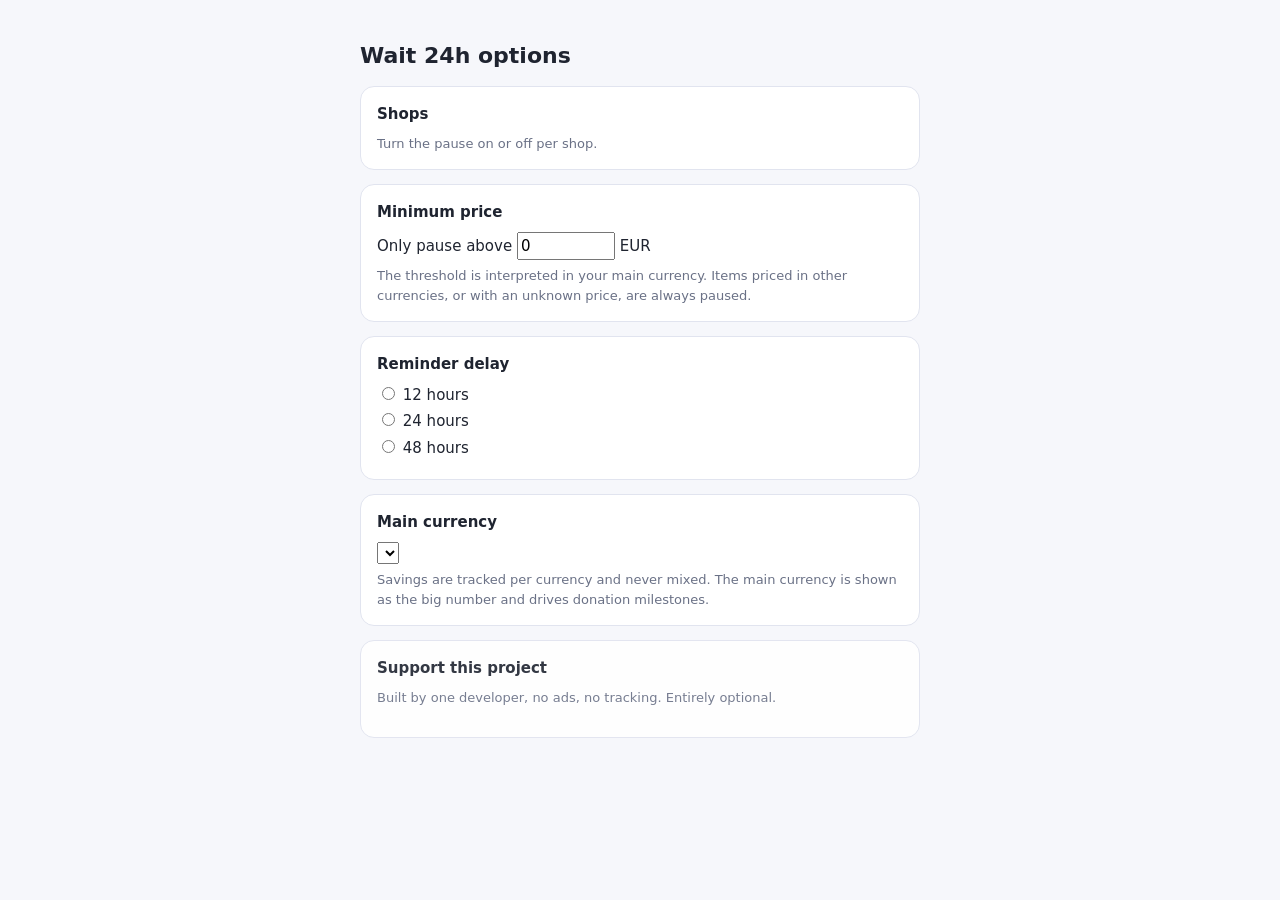
==== options.html @ 463bf780 "Wait 24h: initial release Chrome MV3 extension that adds a cooling-off pause before impulse purchase" ====
<!doctype html>
<html lang="en">
<head>
  <meta charset="utf-8">
  <meta name="viewport" content="width=device-width, initial-scale=1">
  <title>Wait 24h options</title>
  <link rel="stylesheet" href="options.css">
</head>
<body>
  <main>
    <h1>Wait 24h options <span id="saved" class="saved">Saved</span></h1>

    <section>
      <h2>Shops</h2>
      <p class="hint">Turn the pause on or off per shop.</p>
      <div id="sites"></div>
    </section>

    <section>
      <h2>Minimum price</h2>
      <label>Only pause above <input id="minPrice" type="number" min="0" step="1" value="0"> <span id="minCur">EUR</span></label>
      <p class="hint">The threshold is interpreted in your main currency. Items priced in other currencies, or with an unknown price, are always paused.</p>
    </section>

    <section>
      <h2>Reminder delay</h2>
      <label><input type="radio" name="delay" value="12"> 12 hours</label>
      <label><input type="radio" name="delay" value="24"> 24 hours</label>
      <label><input type="radio" name="delay" value="48"> 48 hours</label>
    </section>

    <section>
      <h2>Main currency</h2>
      <select id="mainCurrency"></select>
      <p class="hint">Savings are tracked per currency and never mixed. The main currency is shown as the big number and drives donation milestones.</p>
    </section>

    <section class="support">
      <h2>Support this project</h2>
      <p id="thanks" class="hint" hidden>Thank you for supporting Wait 24h ❤</p>
      <p class="hint">Built by one developer, no ads, no tracking. Entirely optional.</p>
      <div id="donate" class="donate-row"></div>
      <p id="donate-note" class="hint"></p>
    </section>
  </main>
  <script src="lib/donation.js"></script>
  <script type="module" src="options.js"></script>
</body>
</html>
---- options.css ----
:root { --bg:#f6f7fb; --fg:#1f2430; --muted:#6a7186; --card:#fff; --line:#e1e4ef; --accent:#4f46e5; }
@media (prefers-color-scheme: dark) { :root { --bg:#14161f; --fg:#eceef7; --muted:#a3a9bd; --card:#1e2230; --line:#343a52; --accent:#6366f1; } }
body { margin:0; background:var(--bg); color:var(--fg); font: 15px/1.5 system-ui, -apple-system, "Segoe UI", sans-serif; }
main { max-width: 560px; margin: 0 auto; padding: 24px 16px 48px; }
h1 { font-size: 22px; } h2 { font-size: 15px; margin: 0 0 8px; }
section { background:var(--card); border:1px solid var(--line); border-radius: 14px; padding: 16px; margin-bottom: 14px; }
label { display:block; margin: 4px 0; } .hint { color: var(--muted); font-size: 13px; margin: 6px 0 0; }
input[type=number] { width: 90px; } input, select, button { font: inherit; }
input:focus-visible, select:focus-visible, button:focus-visible { outline: 2px solid var(--accent); outline-offset: 2px; }
.saved { font-size: 12px; font-weight: 400; color: var(--muted); opacity: 0; transition: opacity .3s; margin-left: 8px; }
.saved.show { opacity: 1; }
.support { opacity: .9; }
.donate-row { display:flex; flex-wrap:wrap; gap:8px; margin-top:8px; }
button.donate { cursor:pointer; border:1px solid var(--line); background: transparent; color: var(--fg); border-radius: 10px; padding: 6px 14px; }
button.donate.emphasized { border-color: var(--accent); font-weight: 700; }
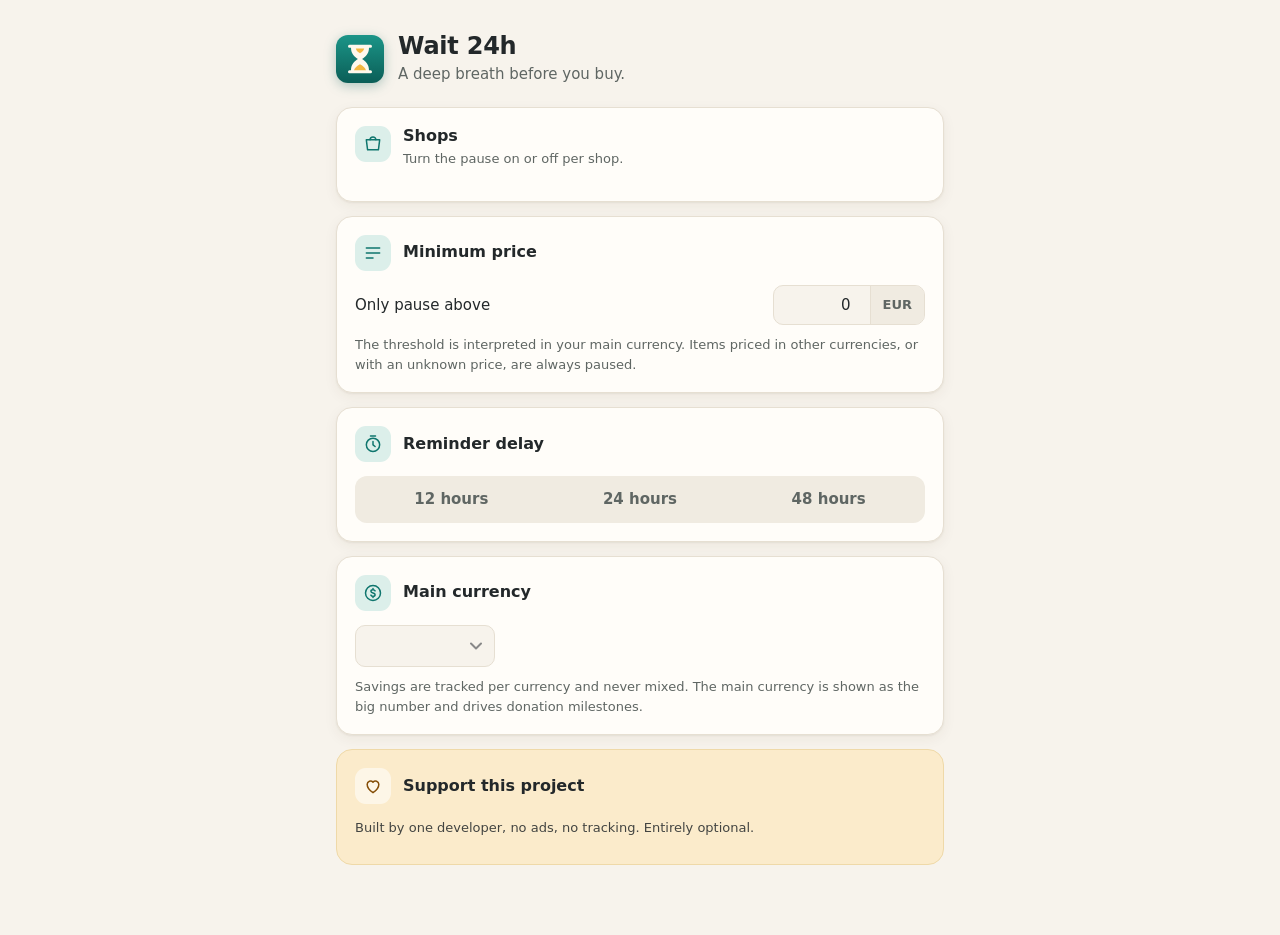
==== commit 08c203d0: "Fix multi-product bypass on Amazon; redesign UI - "I need this, continue" now lets only that one cli" ====
--- a/options.html
+++ b/options.html
@@ -8,36 +8,67 @@
 </head>
 <body>
   <main>
-    <h1>Wait 24h options <span id="saved" class="saved">Saved</span></h1>
+    <header class="page-head">
+      <svg class="mark" viewBox="0 0 32 32" width="48" height="48" aria-hidden="true">
+        <defs><linearGradient id="mk" x1="0" y1="0" x2="0" y2="1"><stop offset="0" stop-color="#1b9588"/><stop offset="1" stop-color="#0b5e57"/></linearGradient></defs>
+        <rect width="32" height="32" rx="8" fill="url(#mk)"/>
+        <path d="M9 6.5h14a1 1 0 0 1 0 2h-1c0 4.2-2.6 6.2-4.6 7.5 2 1.3 4.6 3.3 4.6 7.5h1a1 1 0 0 1 0 2H9a1 1 0 0 1 0-2h1c0-4.2 2.6-6.2 4.6-7.5C12.6 14.7 10 12.700 10 8.5H9a1 1 0 0 1 0-2z" fill="#fff8ec"/>
+        <path d="M12 23.500c.5-1.800 2-2.800 4-4 2 1.200 3.500 2.200 4 4z" fill="#f4b740"/>
+        <path d="M13.200 9c.4 1.500 1.300 2.300 2.800 3.200 1.500-.9 2.400-1.700 2.800-3.200z" fill="#f4b740"/>
+      </svg>
+      <div>
+        <h1>Wait 24h</h1>
+        <p class="tagline">A deep breath before you buy.</p>
+      </div>
+      <span id="saved" class="saved" role="status" aria-live="polite">Saved ✓</span>
+    </header>
 
     <section>
-      <h2>Shops</h2>
-      <p class="hint">Turn the pause on or off per shop.</p>
-      <div id="sites"></div>
+      <div class="sec-head">
+        <svg class="ico" viewBox="0 0 24 24" aria-hidden="true"><path d="M4 7h16l-1.500 12h-13L4 7z"/><path d="M8.500 7a3.500 3.500 0 0 1 7 0"/></svg>
+        <div><h2>Shops</h2><p class="hint">Turn the pause on or off per shop.</p></div>
+      </div>
+      <div id="sites" class="sites"></div>
     </section>
 
     <section>
-      <h2>Minimum price</h2>
-      <label>Only pause above <input id="minPrice" type="number" min="0" step="1" value="0"> <span id="minCur">EUR</span></label>
+      <div class="sec-head">
+        <svg class="ico" viewBox="0 0 24 24" aria-hidden="true"><path d="M4 12h16M4 6h16M4 18h8"/></svg>
+        <div><h2>Minimum price</h2></div>
+      </div>
+      <label class="field" for="minPrice">Only pause above
+        <span class="suffix-input"><input id="minPrice" type="number" min="0" step="1" value="0"><span id="minCur" class="suffix">EUR</span></span>
+      </label>
       <p class="hint">The threshold is interpreted in your main currency. Items priced in other currencies, or with an unknown price, are always paused.</p>
     </section>
 
     <section>
-      <h2>Reminder delay</h2>
-      <label><input type="radio" name="delay" value="12"> 12 hours</label>
-      <label><input type="radio" name="delay" value="24"> 24 hours</label>
-      <label><input type="radio" name="delay" value="48"> 48 hours</label>
+      <div class="sec-head">
+        <svg class="ico" viewBox="0 0 24 24" aria-hidden="true"><circle cx="12" cy="13" r="8"/><path d="M12 9v4l2.500 2M9 2.500h6"/></svg>
+        <div><h2>Reminder delay</h2></div>
+      </div>
+      <div class="segmented" role="radiogroup" aria-label="Reminder delay">
+        <label><input type="radio" name="delay" value="12"><span>12 hours</span></label>
+        <label><input type="radio" name="delay" value="24"><span>24 hours</span></label>
+        <label><input type="radio" name="delay" value="48"><span>48 hours</span></label>
+      </div>
     </section>
 
     <section>
-      <h2>Main currency</h2>
-      <select id="mainCurrency"></select>
+      <div class="sec-head">
+        <svg class="ico" viewBox="0 0 24 24" aria-hidden="true"><circle cx="12" cy="12" r="9"/><path d="M14.500 9.500c-.5-1-1.500-1.500-2.500-1.500-1.500 0-2.500.8-2.500 2s1 1.700 2.500 2 2.500.8 2.500 2-1 2-2.500 2c-1 0-2-.5-2.500-1.500M12 6.500V8M12 16v1.500"/></svg>
+        <div><h2>Main currency</h2></div>
+      </div>
+      <select id="mainCurrency" aria-label="Main currency"></select>
       <p class="hint">Savings are tracked per currency and never mixed. The main currency is shown as the big number and drives donation milestones.</p>
     </section>
 
     <section class="support">
-      <h2>Support this project</h2>
-      <p id="thanks" class="hint" hidden>Thank you for supporting Wait 24h ❤</p>
+      <div class="sec-head">
+        <svg class="ico" viewBox="0 0 24 24" aria-hidden="true"><path d="M12 20s-7-4.300-7-10a4 4 0 0 1 7-2.500A4 4 0 0 1 19 10c0 5.700-7 10-7 10z"/></svg>
+        <div><h2>Support this project</h2></div>
+      </div>
+      <p id="thanks" class="hint thanks" hidden>Thank you for supporting Wait 24h ❤</p>
       <p class="hint">Built by one developer, no ads, no tracking. Entirely optional.</p>
       <div id="donate" class="donate-row"></div>
       <p id="donate-note" class="hint"></p>
--- a/options.css
+++ b/options.css
@@ -1,15 +1,94 @@
-:root { --bg:#f6f7fb; --fg:#1f2430; --muted:#6a7186; --card:#fff; --line:#e1e4ef; --accent:#4f46e5; }
-@media (prefers-color-scheme: dark) { :root { --bg:#14161f; --fg:#eceef7; --muted:#a3a9bd; --card:#1e2230; --line:#343a52; --accent:#6366f1; } }
-body { margin:0; background:var(--bg); color:var(--fg); font: 15px/1.5 system-ui, -apple-system, "Segoe UI", sans-serif; }
-main { max-width: 560px; margin: 0 auto; padding: 24px 16px 48px; }
-h1 { font-size: 22px; } h2 { font-size: 15px; margin: 0 0 8px; }
-section { background:var(--card); border:1px solid var(--line); border-radius: 14px; padding: 16px; margin-bottom: 14px; }
-label { display:block; margin: 4px 0; } .hint { color: var(--muted); font-size: 13px; margin: 6px 0 0; }
-input[type=number] { width: 90px; } input, select, button { font: inherit; }
-input:focus-visible, select:focus-visible, button:focus-visible { outline: 2px solid var(--accent); outline-offset: 2px; }
-.saved { font-size: 12px; font-weight: 400; color: var(--muted); opacity: 0; transition: opacity .3s; margin-left: 8px; }
-.saved.show { opacity: 1; }
-.support { opacity: .9; }
-.donate-row { display:flex; flex-wrap:wrap; gap:8px; margin-top:8px; }
-button.donate { cursor:pointer; border:1px solid var(--line); background: transparent; color: var(--fg); border-radius: 10px; padding: 6px 14px; }
-button.donate.emphasized { border-color: var(--accent); font-weight: 700; }
+:root {
+  color-scheme: light dark;
+  --bg: #f7f3ec; --surface: #fffdf9; --surface-2: #f0ebe1; --line: #e6dfd2;
+  --fg: #23282a; --muted: #5f6663;
+  --accent: #0f766e; --accent-strong: #0b5e57; --accent-fg: #ffffff; --accent-soft: #dcefea;
+  --amber-soft: #fbebcb; --amber-fg: #86500a; --amber-line: #efd9a8;
+  --seg-on: #fffdf9; --shadow: 0 1px 2px rgba(60,45,20,.06), 0 4px 14px rgba(60,45,20,.06);
+  --radius: 16px;
+  --font: ui-rounded, "SF Pro Rounded", -apple-system, "Segoe UI Variable", "Segoe UI", system-ui, sans-serif;
+}
+@media (prefers-color-scheme: dark) {
+  :root {
+    --bg: #141a19; --surface: #1c2423; --surface-2: #243030; --line: #2e3b39;
+    --fg: #edf1ee; --muted: #a3b0ac;
+    --accent: #5fd1b8; --accent-strong: #86e0cc; --accent-fg: #08231e; --accent-soft: #1f3a36;
+    --amber-soft: #3a2f18; --amber-fg: #f2c874; --amber-line: #51421f;
+    --seg-on: #35453f; --shadow: 0 1px 2px rgba(0,0,0,.3), 0 4px 14px rgba(0,0,0,.25);
+  }
+}
+* { box-sizing: border-box; }
+[hidden] { display: none !important; }
+body { margin: 0; background: var(--bg); color: var(--fg); font: 15px/1.5 var(--font); -webkit-font-smoothing: antialiased; }
+main { max-width: 640px; margin: 0 auto; padding: 32px 16px 56px; }
+h1 { font-size: 24px; margin: 0; letter-spacing: -.01em; line-height: 1.2; }
+h2 { font-size: 16px; margin: 0; line-height: 1.3; }
+
+.page-head { display: flex; align-items: center; gap: 14px; margin-bottom: 22px; }
+.page-head > div { flex: 1; }
+.mark { flex: none; filter: drop-shadow(0 3px 6px rgba(11,94,87,.3)); }
+.tagline { margin: 2px 0 0; color: var(--muted); }
+.saved { font-size: 13px; font-weight: 600; color: var(--accent); background: var(--accent-soft); border-radius: 99px; padding: 4px 12px;
+  opacity: 0; transform: translateY(-4px); transition: opacity .25s, transform .25s; pointer-events: none; }
+.saved.show { opacity: 1; transform: none; }
+
+section { background: var(--surface); border: 1px solid var(--line); border-radius: var(--radius); padding: 18px; margin-bottom: 14px; box-shadow: var(--shadow); }
+.sec-head { display: flex; gap: 12px; align-items: flex-start; margin-bottom: 14px; }
+.sec-head > div { align-self: center; }
+.sec-head .hint { margin-top: 2px; }
+.ico { flex: none; width: 36px; height: 36px; padding: 8px; border-radius: 11px; background: var(--accent-soft); color: var(--accent);
+  fill: none; stroke: currentColor; stroke-width: 1.8; stroke-linecap: round; stroke-linejoin: round; }
+.hint { color: var(--muted); font-size: 13px; margin: 10px 0 0; }
+.sec-head + .hint, .sec-head + select { margin-top: 0; }
+
+/* switches */
+.track { position: relative; flex: none; width: 40px; height: 24px; border-radius: 99px; background: #bdb5a5; transition: background .2s; }
+@media (prefers-color-scheme: dark) { .track { background: #43534f; } }
+.track::after { content: ""; position: absolute; top: 3px; left: 3px; width: 18px; height: 18px; border-radius: 50%; background: #fff; box-shadow: 0 1px 3px rgba(0,0,0,.3); transition: transform .2s; }
+input:checked + .track { background: var(--accent); }
+input:checked + .track::after { transform: translateX(16px); }
+.shop input, .segmented input { position: absolute; opacity: 0; width: 1px; height: 1px; }
+input:focus-visible + .track { outline: 2px solid var(--accent); outline-offset: 2px; }
+
+.sites { display: grid; grid-template-columns: 1fr 1fr; gap: 8px; }
+.shop { display: flex; align-items: center; gap: 12px; margin: 0; padding: 10px 12px; border: 1px solid var(--line); border-radius: 12px; background: var(--bg); cursor: pointer; position: relative; transition: border-color .15s; }
+.shop:hover { border-color: var(--accent); }
+.shop-text { display: flex; flex-direction: column; min-width: 0; line-height: 1.25; }
+.shop-name { font-weight: 600; }
+.shop-dom { font-size: 12px; color: var(--muted); white-space: nowrap; overflow: hidden; text-overflow: ellipsis; }
+
+/* segmented */
+.segmented { display: grid; grid-template-columns: repeat(3, 1fr); gap: 4px; padding: 4px; background: var(--surface-2); border-radius: 12px; }
+.segmented label { margin: 0; position: relative; }
+.segmented span { display: block; text-align: center; padding: 8px 6px; border-radius: 9px; font-weight: 600; color: var(--muted); cursor: pointer; transition: background .15s, color .15s; }
+.segmented label:hover span { color: var(--fg); }
+.segmented input:checked + span { background: var(--seg-on); color: var(--accent); box-shadow: 0 1px 3px rgba(0,0,0,.15); }
+.segmented input:focus-visible + span { outline: 2px solid var(--accent); outline-offset: 2px; }
+
+/* fields */
+.field { display: flex; align-items: center; justify-content: space-between; gap: 12px; flex-wrap: wrap; font-weight: 500; }
+.suffix-input { display: inline-flex; align-items: stretch; border: 1px solid var(--line); border-radius: 10px; background: var(--bg); overflow: hidden; }
+.suffix-input:focus-within { outline: 2px solid var(--accent); outline-offset: 2px; }
+input[type=number] { width: 96px; font: inherit; font-variant-numeric: tabular-nums; color: var(--fg); background: transparent; border: 0; padding: 8px 4px 8px 12px; text-align: right; outline: none; }
+.suffix { display: grid; place-items: center; padding: 0 12px; font-size: 13px; font-weight: 600; color: var(--muted); background: var(--surface-2); border-left: 1px solid var(--line); }
+select { font: inherit; color: var(--fg); background-color: var(--bg); border: 1px solid var(--line); border-radius: 10px; padding: 9px 36px 9px 12px; min-width: 140px; cursor: pointer; appearance: none;
+  background-image: url("data:image/svg+xml,%3Csvg xmlns='http://www.w3.org/2000/svg' width='12' height='8' viewBox='0 0 12 8' fill='none' stroke='%23888' stroke-width='2' stroke-linecap='round' stroke-linejoin='round'%3E%3Cpath d='M1 1.500l5 5 5-5'/%3E%3C/svg%3E");
+  background-repeat: no-repeat; background-position: right 12px center; }
+select:focus-visible, button:focus-visible, a:focus-visible { outline: 2px solid var(--accent); outline-offset: 2px; }
+
+/* support */
+.support { background: var(--amber-soft); border-color: var(--amber-line); box-shadow: none; }
+.support .ico { background: rgba(255,255,255,.55); color: var(--amber-fg); }
+@media (prefers-color-scheme: dark) { .support .ico { background: rgba(255,255,255,.08); } }
+.support .hint { color: var(--fg); opacity: .85; margin-top: 0; }
+.support .hint + .hint, .support .donate-row { margin-top: 8px; }
+.thanks { font-weight: 600; }
+.donate-row { display: flex; flex-wrap: wrap; gap: 8px; }
+button.donate { font: inherit; font-weight: 600; cursor: pointer; border: 1px solid var(--amber-line); background: var(--surface); color: var(--fg); border-radius: 10px; padding: 8px 16px; transition: background .15s; }
+button.donate:hover { background: var(--surface-2); }
+button.donate.emphasized { background: var(--accent); border-color: var(--accent); color: var(--accent-fg); font-weight: 700; }
+button.donate.emphasized:hover { background: var(--accent-strong); }
+button.donate.custom { font-weight: 500; }
+
+@media (max-width: 520px) { .sites { grid-template-columns: 1fr; } }
+@media (prefers-reduced-motion: reduce) { *, *::before, *::after { transition: none !important; animation: none !important; } }
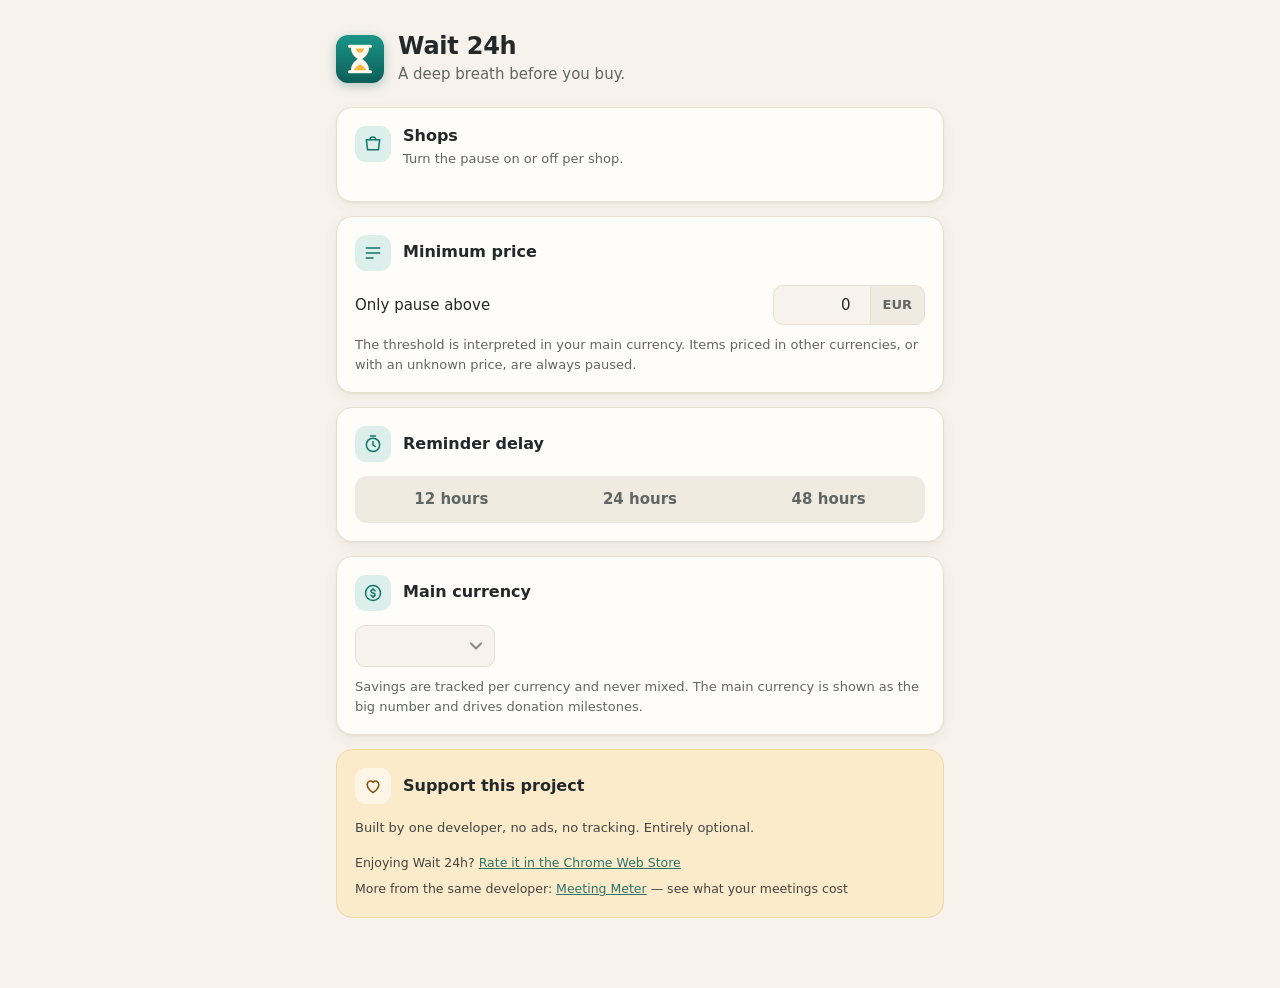
==== commit 759eeec9: "1.0.1: share my savings, one-time rating prompt, welcome page on install, Meeting Meter cross-link i" ====
--- a/options.html
+++ b/options.html
@@ -72,9 +72,12 @@
       <p class="hint">Built by one developer, no ads, no tracking. Entirely optional.</p>
       <div id="donate" class="donate-row"></div>
       <p id="donate-note" class="hint"></p>
+      <p class="hint more">Enjoying Wait 24h? <a id="rate-link" href="https://chromewebstore.google.com/detail/wait-24h/pkgdjohoemjkejcbfbkfobbbjcpdabme/reviews">Rate it in the Chrome Web Store</a></p>
+      <p class="hint more">More from the same developer: <a id="other-link" href="https://chromewebstore.google.com/detail/meeting-meter/ffkniocclnaojfdcoofnjkfnihnpgnlb">Meeting Meter</a> — see what your meetings cost</p>
     </section>
   </main>
   <script src="lib/donation.js"></script>
+  <script src="lib/growth.js"></script>
   <script type="module" src="options.js"></script>
 </body>
 </html>
--- a/options.css
+++ b/options.css
@@ -92,3 +92,7 @@
 
 @media (max-width: 520px) { .sites { grid-template-columns: 1fr; } }
 @media (prefers-reduced-motion: reduce) { *, *::before, *::after { transition: none !important; animation: none !important; } }
+
+/* cross-promotion lines */
+.support .hint.more { font-size: 12.5px; margin-top: 8px; }
+.support .hint.more a { color: var(--accent-strong); }
